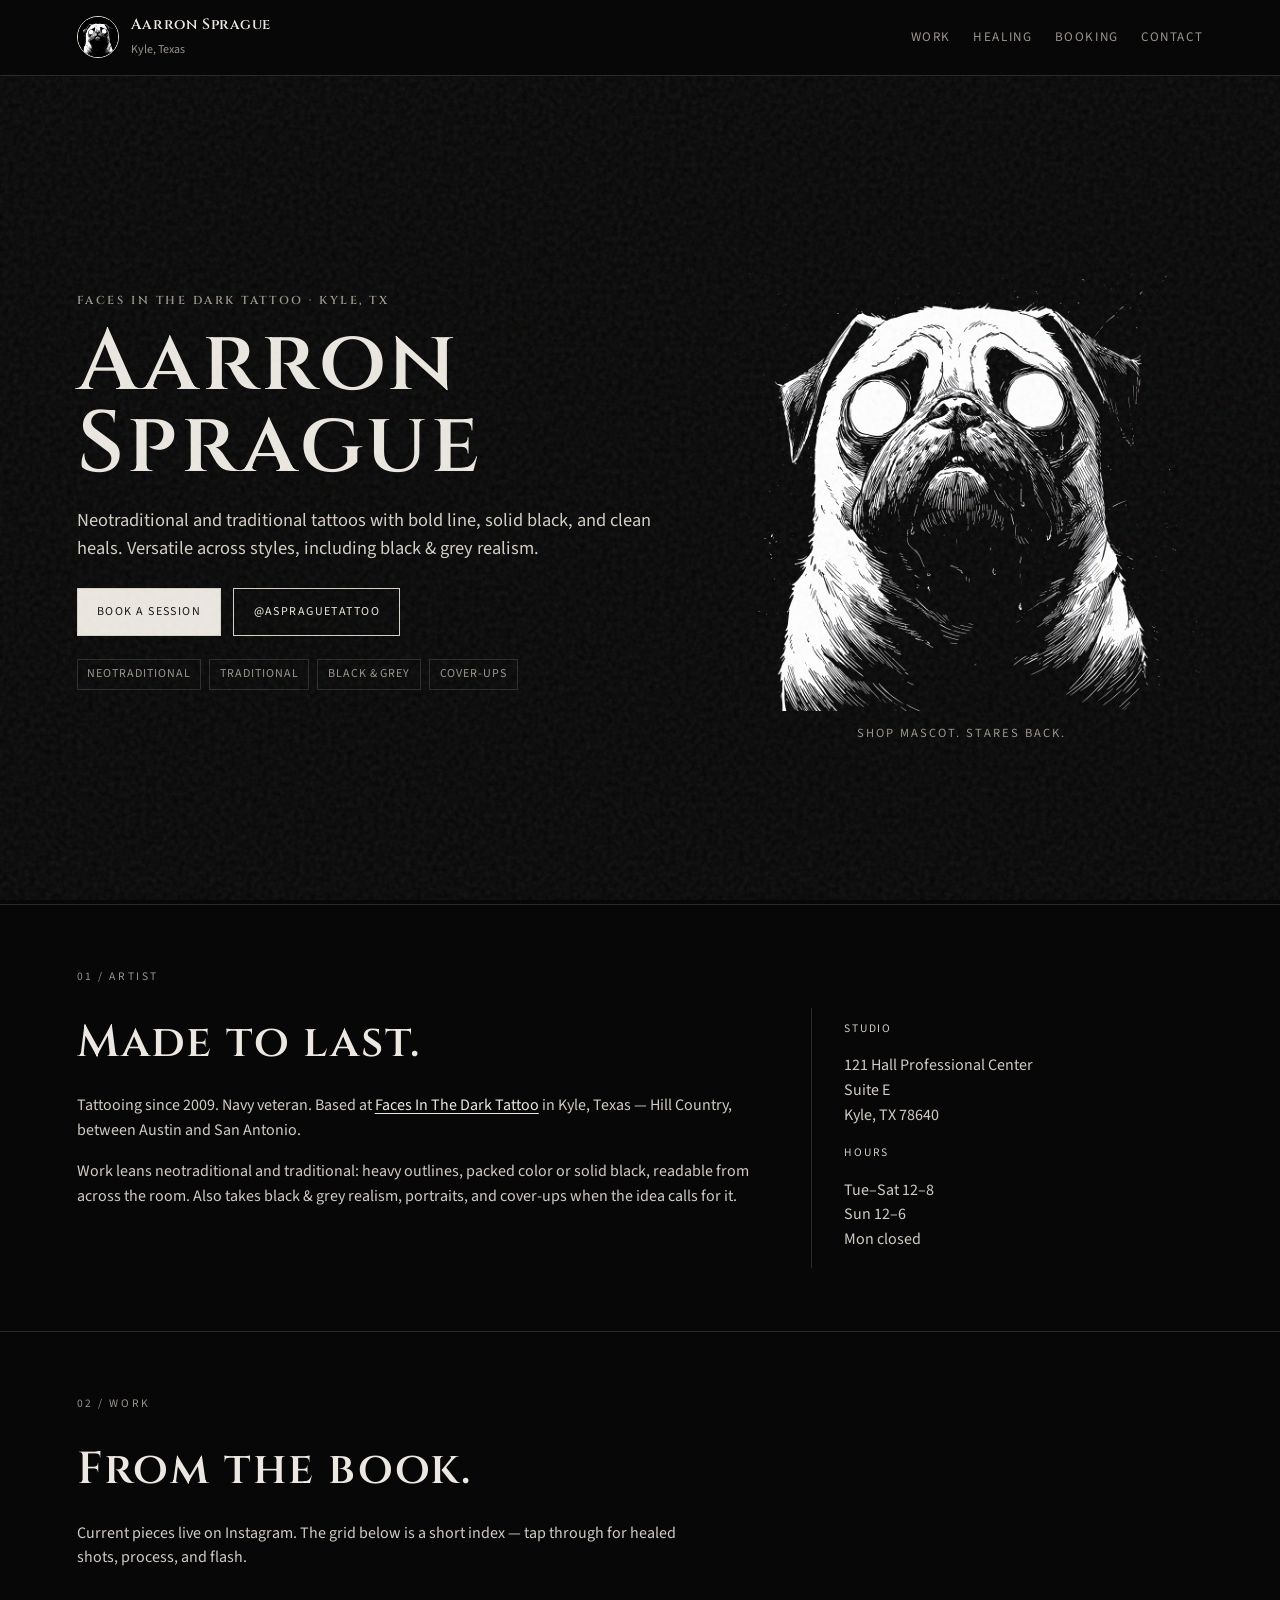
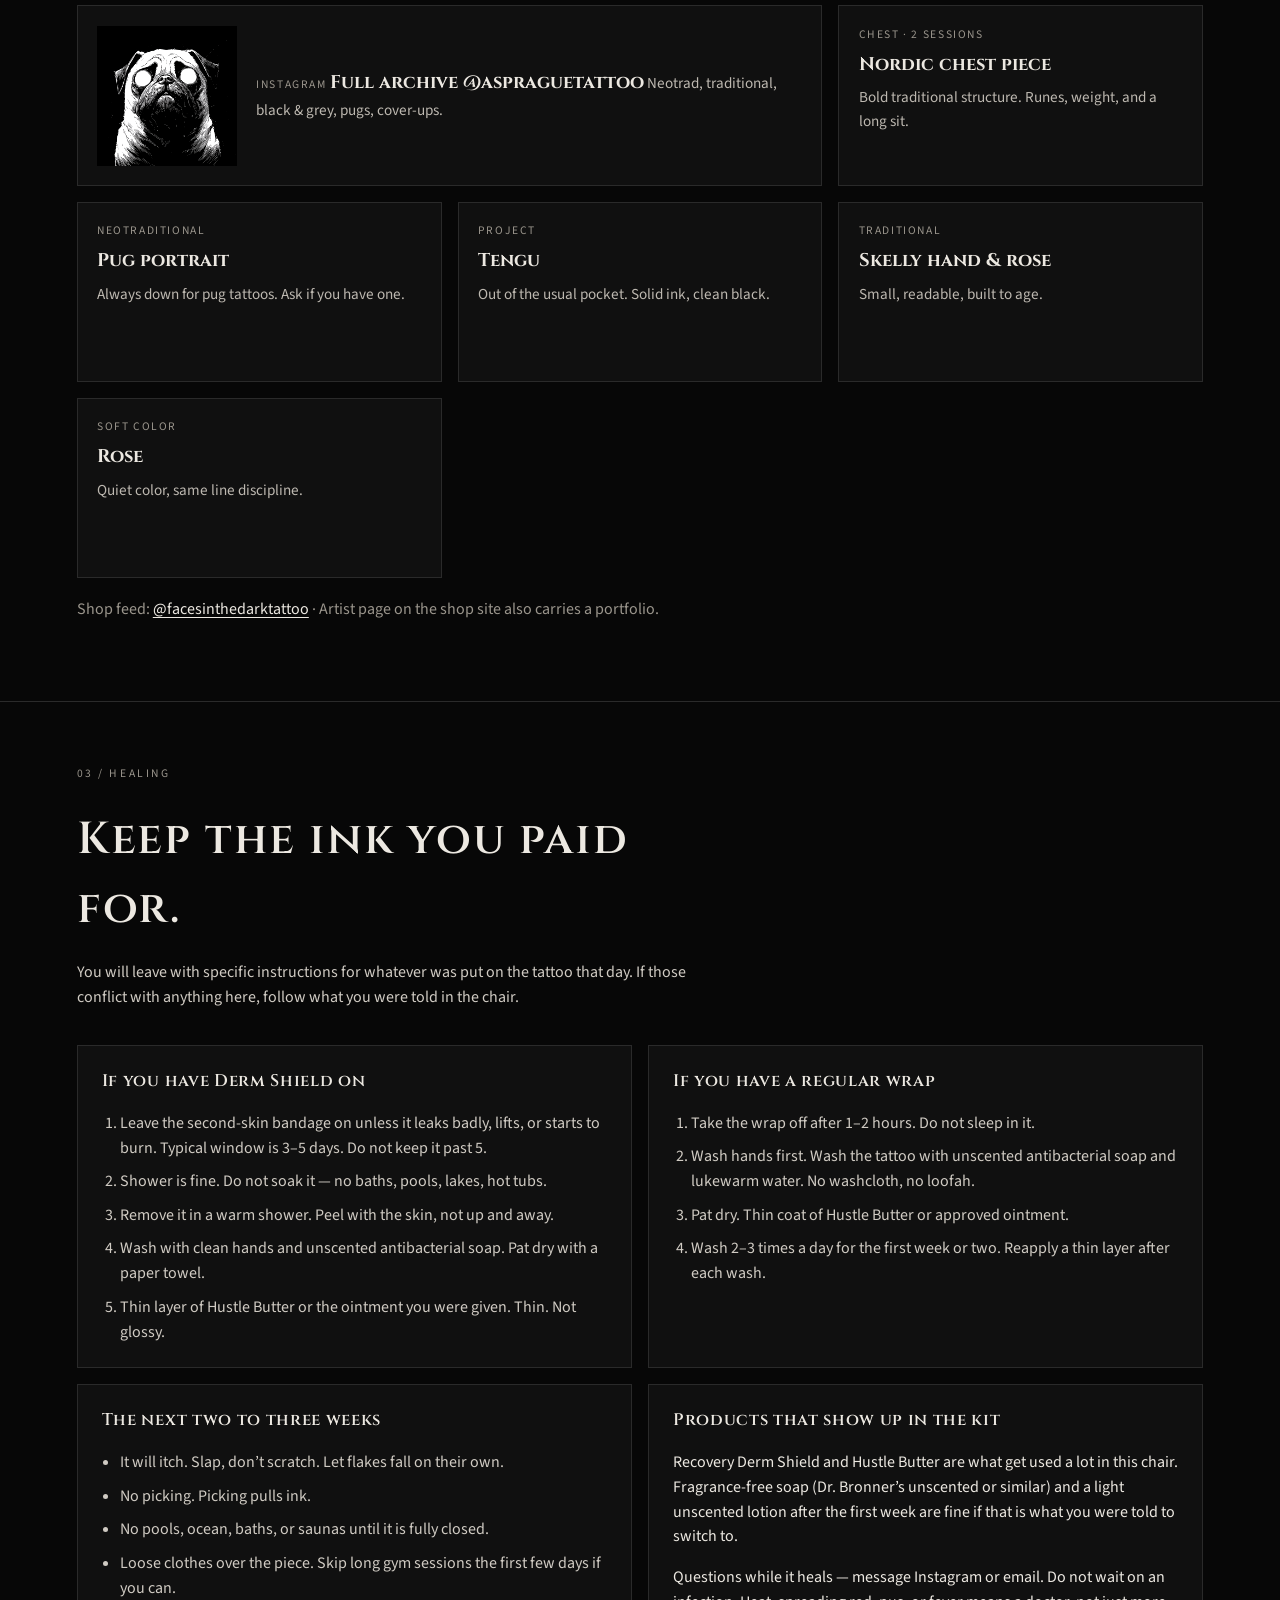
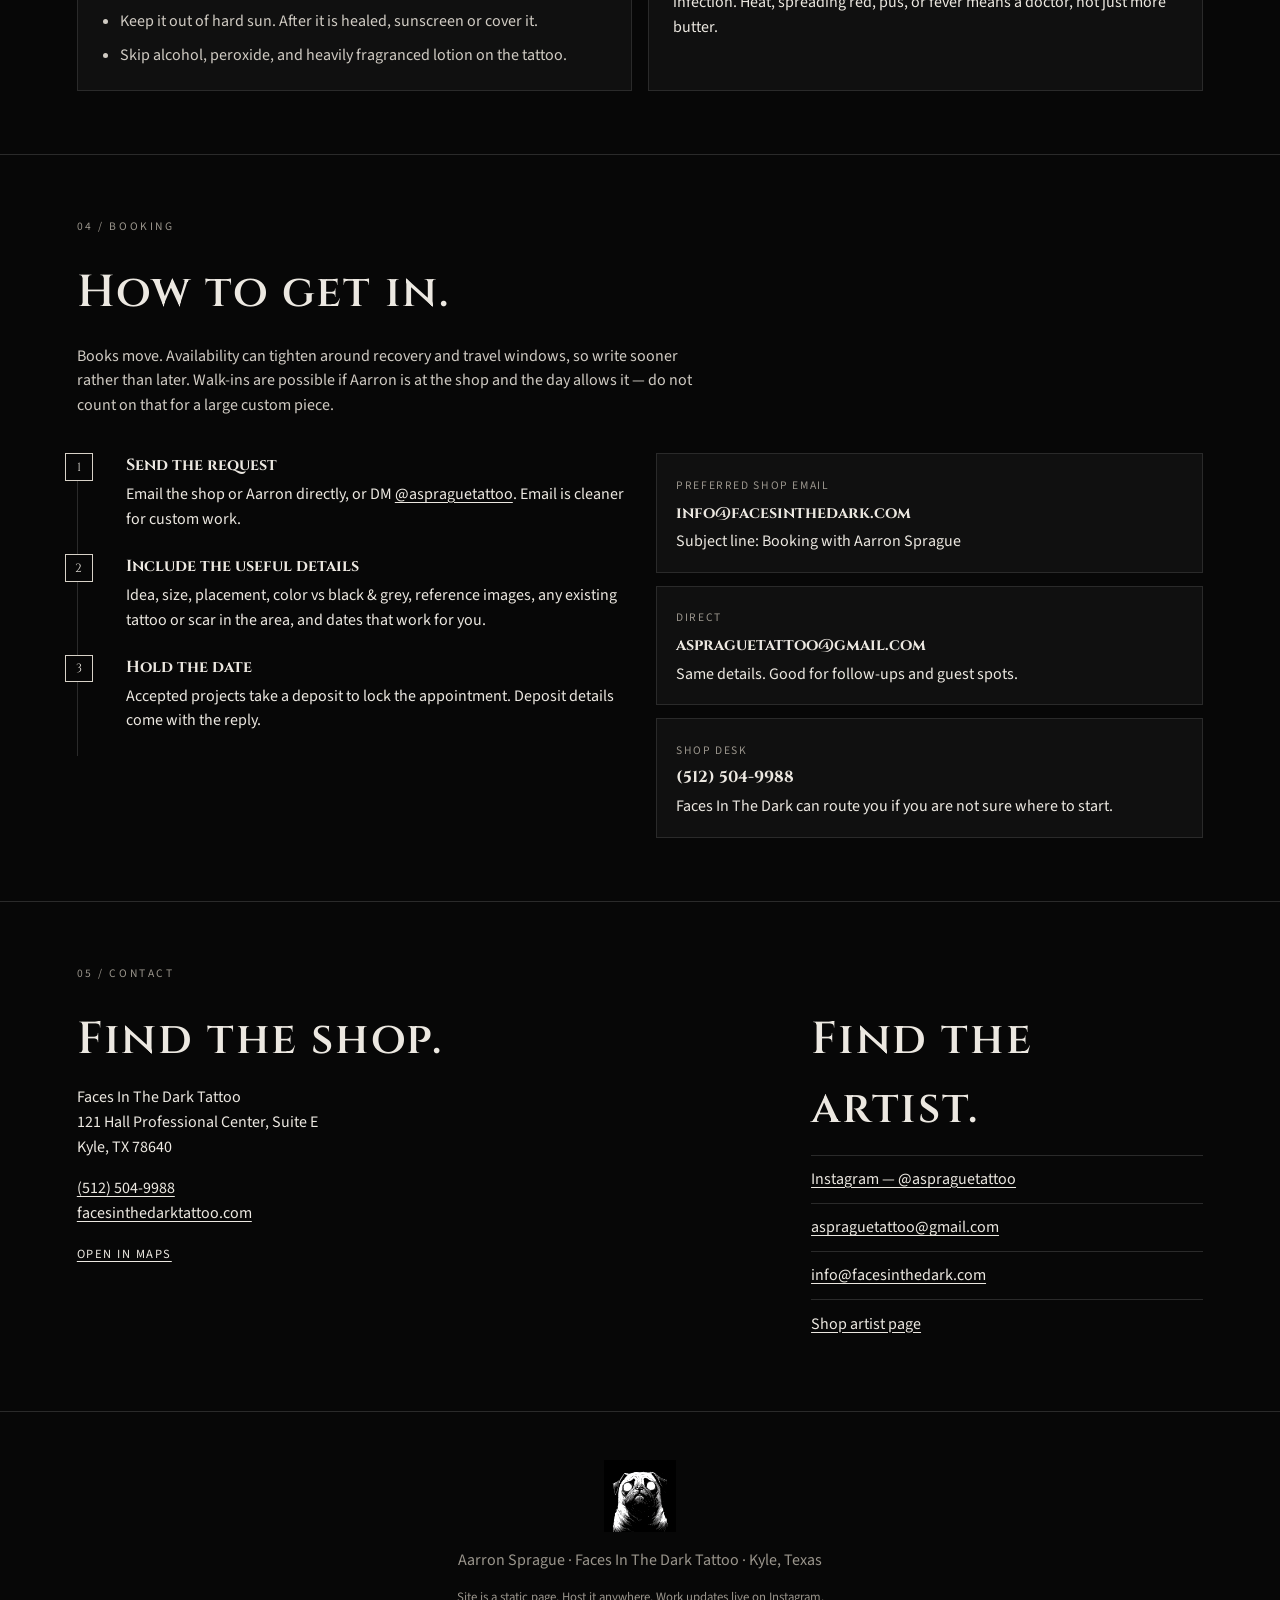
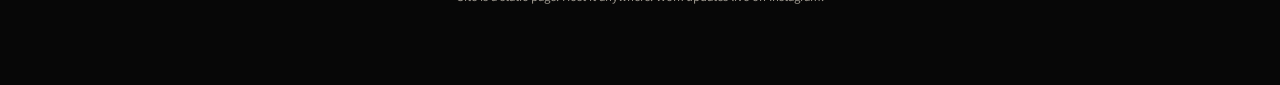
==== aspraguetattoo-site/index.html @ b66bf600 "Add files via upload" ====
<!DOCTYPE html>
<html lang="en">
<head>
  <meta charset="UTF-8" />
  <meta name="viewport" content="width=device-width, initial-scale=1" />
  <title>Aarron Sprague — Tattooer | Faces In The Dark</title>
  <meta name="description" content="Aarron Sprague, tattooer at Faces In The Dark Tattoo in Kyle, Texas. Neotraditional, traditional, and black &amp; grey. Booking, aftercare, and work." />
  <link rel="icon" href="assets/pug-mascot.png" type="image/png" />
  <link rel="preconnect" href="https://fonts.googleapis.com" />
  <link rel="preconnect" href="https://fonts.gstatic.com" crossorigin />
  <link href="https://fonts.googleapis.com/css2?family=Cinzel:wght@400;600;700&family=Source+Sans+3:ital,wght@0,400;0,500;0,600;1,400&display=swap" rel="stylesheet" />
  <link rel="stylesheet" href="styles.css" />
</head>
<body>
  <div class="grain" aria-hidden="true"></div>

  <header class="site-header">
    <a class="brand" href="#top">
      <img src="assets/pug-mascot.png" alt="" class="brand-mark" />
      <span>
        <strong>Aarron Sprague</strong>
        <em>Kyle, Texas</em>
      </span>
    </a>
    <button class="nav-toggle" type="button" aria-expanded="false" aria-controls="site-nav" aria-label="Open menu">
      <span></span><span></span>
    </button>
    <nav id="site-nav" class="site-nav">
      <a href="#work">Work</a>
      <a href="#heal">Healing</a>
      <a href="#book">Booking</a>
      <a href="#contact">Contact</a>
    </nav>
  </header>

  <main id="top">
    <section class="hero">
      <div class="hero-copy">
        <p class="eyebrow">Faces In The Dark Tattoo · Kyle, TX</p>
        <h1>Aarron Sprague</h1>
        <p class="lede">
          Neotraditional and traditional tattoos with bold line, solid black, and clean heals.
          Versatile across styles, including black &amp; grey realism.
        </p>
        <div class="hero-actions">
          <a class="btn btn-solid" href="#book">Book a session</a>
          <a class="btn btn-ghost" href="https://www.instagram.com/aspraguetattoo/" target="_blank" rel="noopener">@aspraguetattoo</a>
        </div>
        <ul class="tags">
          <li>Neotraditional</li>
          <li>Traditional</li>
          <li>Black &amp; Grey</li>
          <li>Cover-ups</li>
        </ul>
      </div>
      <figure class="hero-mascot">
        <img src="assets/pug-mascot.png" alt="Black and white Junji Ito style pug mascot with blank staring eyes" />
        <figcaption>Shop mascot. Stares back.</figcaption>
      </figure>
    </section>

    <section class="about band">
      <div class="band-label">01 / Artist</div>
      <div class="about-grid">
        <div>
          <h2>Made to last.</h2>
          <p>
            Tattooing since 2009. Navy veteran. Based at
            <a href="https://www.facesinthedarktattoo.com/" target="_blank" rel="noopener">Faces In The Dark Tattoo</a>
            in Kyle, Texas — Hill Country, between Austin and San Antonio.
          </p>
          <p>
            Work leans neotraditional and traditional: heavy outlines, packed color or solid black,
            readable from across the room. Also takes black &amp; grey realism, portraits, and cover-ups
            when the idea calls for it.
          </p>
        </div>
        <aside class="about-aside">
          <p class="aside-kicker">Studio</p>
          <p>121 Hall Professional Center<br />Suite E<br />Kyle, TX 78640</p>
          <p class="aside-kicker">Hours</p>
          <p>Tue–Sat 12–8<br />Sun 12–6<br />Mon closed</p>
        </aside>
      </div>
    </section>

    <section id="work" class="work band">
      <div class="band-label">02 / Work</div>
      <div class="section-head">
        <h2>From the book.</h2>
        <p>Current pieces live on Instagram. The grid below is a short index — tap through for healed shots, process, and flash.</p>
      </div>

      <div class="work-grid">
        <a class="work-card featured" href="https://www.instagram.com/aspraguetattoo/" target="_blank" rel="noopener">
          <img src="assets/pug-mascot.png" alt="" />
          <div>
            <span class="work-meta">Instagram</span>
            <strong>Full archive @aspraguetattoo</strong>
            <span>Neotrad, traditional, black &amp; grey, pugs, cover-ups.</span>
          </div>
        </a>
        <a class="work-card" href="https://www.instagram.com/p/DNBu8IGSAmp/" target="_blank" rel="noopener">
          <span class="work-meta">Chest · 2 sessions</span>
          <strong>Nordic chest piece</strong>
          <span>Bold traditional structure. Runes, weight, and a long sit.</span>
        </a>
        <a class="work-card" href="https://www.instagram.com/reel/DKkfSvrysRu/" target="_blank" rel="noopener">
          <span class="work-meta">Neotraditional</span>
          <strong>Pug portrait</strong>
          <span>Always down for pug tattoos. Ask if you have one.</span>
        </a>
        <a class="work-card" href="https://www.instagram.com/reel/C9psWgExzsF/" target="_blank" rel="noopener">
          <span class="work-meta">Project</span>
          <strong>Tengu</strong>
          <span>Out of the usual pocket. Solid ink, clean black.</span>
        </a>
        <a class="work-card" href="https://www.instagram.com/p/C0ax2dkMiQz/" target="_blank" rel="noopener">
          <span class="work-meta">Traditional</span>
          <strong>Skelly hand &amp; rose</strong>
          <span>Small, readable, built to age.</span>
        </a>
        <a class="work-card" href="https://www.instagram.com/aspraguetattoo/reel/DTWIEspkj5Q/" target="_blank" rel="noopener">
          <span class="work-meta">Soft color</span>
          <strong>Rose</strong>
          <span>Quiet color, same line discipline.</span>
        </a>
      </div>
      <p class="work-note">
        Shop feed:
        <a href="https://www.instagram.com/facesinthedarktattoo/" target="_blank" rel="noopener">@facesinthedarktattoo</a>
        · Artist page on the shop site also carries a portfolio.
      </p>
    </section>

    <section id="heal" class="heal band">
      <div class="band-label">03 / Healing</div>
      <div class="section-head">
        <h2>Keep the ink you paid for.</h2>
        <p>
          You will leave with specific instructions for whatever was put on the tattoo that day.
          If those conflict with anything here, follow what you were told in the chair.
        </p>
      </div>

      <div class="heal-grid">
        <article>
          <h3>If you have Derm Shield on</h3>
          <ol>
            <li>Leave the second-skin bandage on unless it leaks badly, lifts, or starts to burn. Typical window is 3–5 days. Do not keep it past 5.</li>
            <li>Shower is fine. Do not soak it — no baths, pools, lakes, hot tubs.</li>
            <li>Remove it in a warm shower. Peel with the skin, not up and away.</li>
            <li>Wash with clean hands and unscented antibacterial soap. Pat dry with a paper towel.</li>
            <li>Thin layer of Hustle Butter or the ointment you were given. Thin. Not glossy.</li>
          </ol>
        </article>
        <article>
          <h3>If you have a regular wrap</h3>
          <ol>
            <li>Take the wrap off after 1–2 hours. Do not sleep in it.</li>
            <li>Wash hands first. Wash the tattoo with unscented antibacterial soap and lukewarm water. No washcloth, no loofah.</li>
            <li>Pat dry. Thin coat of Hustle Butter or approved ointment.</li>
            <li>Wash 2–3 times a day for the first week or two. Reapply a thin layer after each wash.</li>
          </ol>
        </article>
        <article>
          <h3>The next two to three weeks</h3>
          <ul>
            <li>It will itch. Slap, don’t scratch. Let flakes fall on their own.</li>
            <li>No picking. Picking pulls ink.</li>
            <li>No pools, ocean, baths, or saunas until it is fully closed.</li>
            <li>Loose clothes over the piece. Skip long gym sessions the first few days if you can.</li>
            <li>Keep it out of hard sun. After it is healed, sunscreen or cover it.</li>
            <li>Skip alcohol, peroxide, and heavily fragranced lotion on the tattoo.</li>
          </ul>
        </article>
        <article class="heal-callout">
          <h3>Products that show up in the kit</h3>
          <p>Recovery Derm Shield and Hustle Butter are what get used a lot in this chair. Fragrance-free soap (Dr. Bronner’s unscented or similar) and a light unscented lotion after the first week are fine if that is what you were told to switch to.</p>
          <p>Questions while it heals — message Instagram or email. Do not wait on an infection. Heat, spreading red, pus, or fever means a doctor, not just more butter.</p>
        </article>
      </div>
    </section>

    <section id="book" class="book band">
      <div class="band-label">04 / Booking</div>
      <div class="section-head">
        <h2>How to get in.</h2>
        <p>
          Books move. Availability can tighten around recovery and travel windows, so write sooner rather than later.
          Walk-ins are possible if Aarron is at the shop and the day allows it — do not count on that for a large custom piece.
        </p>
      </div>

      <div class="book-layout">
        <ol class="steps">
          <li>
            <strong>Send the request</strong>
            Email the shop or Aarron directly, or DM
            <a href="https://www.instagram.com/aspraguetattoo/" target="_blank" rel="noopener">@aspraguetattoo</a>.
            Email is cleaner for custom work.
          </li>
          <li>
            <strong>Include the useful details</strong>
            Idea, size, placement, color vs black &amp; grey, reference images, any existing tattoo or scar in the area, and dates that work for you.
          </li>
          <li>
            <strong>Hold the date</strong>
            Accepted projects take a deposit to lock the appointment. Deposit details come with the reply.
          </li>
        </ol>

        <div class="book-cards">
          <a class="book-card" href="mailto:info@facesinthedark.com?subject=Booking%20with%20Aarron%20Sprague">
            <span class="work-meta">Preferred shop email</span>
            <strong>info@facesinthedark.com</strong>
            <span>Subject line: Booking with Aarron Sprague</span>
          </a>
          <a class="book-card" href="mailto:aspraguetattoo@gmail.com?subject=Tattoo%20booking">
            <span class="work-meta">Direct</span>
            <strong>aspraguetattoo@gmail.com</strong>
            <span>Same details. Good for follow-ups and guest spots.</span>
          </a>
          <a class="book-card" href="https://www.facesinthedarktattoo.com/contact-us" target="_blank" rel="noopener">
            <span class="work-meta">Shop desk</span>
            <strong>(512) 504-9988</strong>
            <span>Faces In The Dark can route you if you are not sure where to start.</span>
          </a>
        </div>
      </div>
    </section>

    <section id="contact" class="contact band">
      <div class="band-label">05 / Contact</div>
      <div class="contact-grid">
        <div>
          <h2>Find the shop.</h2>
          <address>
            Faces In The Dark Tattoo<br />
            121 Hall Professional Center, Suite E<br />
            Kyle, TX 78640
          </address>
          <p>
            <a href="tel:+15125049988">(512) 504-9988</a><br />
            <a href="https://www.facesinthedarktattoo.com/" target="_blank" rel="noopener">facesinthedarktattoo.com</a>
          </p>
          <p class="map-link">
            <a href="https://maps.google.com/?q=121+Hall+Professional+Center+E+Kyle+TX+78640" target="_blank" rel="noopener">Open in maps</a>
          </p>
        </div>
        <div>
          <h2>Find the artist.</h2>
          <ul class="contact-list">
            <li><a href="https://www.instagram.com/aspraguetattoo/" target="_blank" rel="noopener">Instagram — @aspraguetattoo</a></li>
            <li><a href="mailto:aspraguetattoo@gmail.com">aspraguetattoo@gmail.com</a></li>
            <li><a href="mailto:info@facesinthedark.com?subject=Booking%20with%20Aarron%20Sprague">info@facesinthedark.com</a></li>
            <li><a href="https://www.facesinthedarktattoo.com/aarron" target="_blank" rel="noopener">Shop artist page</a></li>
          </ul>
        </div>
      </div>
    </section>
  </main>

  <footer class="site-footer">
    <img src="assets/pug-mascot.png" alt="" class="footer-mark" />
    <p>Aarron Sprague · Faces In The Dark Tattoo · Kyle, Texas</p>
    <p class="fine">Site is a static page. Host it anywhere. Work updates live on Instagram.</p>
  </footer>

  <script>
    const toggle = document.querySelector(".nav-toggle");
    const nav = document.querySelector(".site-nav");
    toggle.addEventListener("click", () => {
      const open = toggle.getAttribute("aria-expanded") === "true";
      toggle.setAttribute("aria-expanded", String(!open));
      nav.classList.toggle("open", !open);
    });
    nav.querySelectorAll("a").forEach((link) => {
      link.addEventListener("click", () => {
        toggle.setAttribute("aria-expanded", "false");
        nav.classList.remove("open");
      });
    });
  </script>
</body>
</html>
---- aspraguetattoo-site/styles.css ----
:root {
  --bg: #070707;
  --bg-raise: #101010;
  --ink: #ece8e1;
  --muted: #9a958c;
  --line: #2a2a2a;
  --line-hard: #d8d2c8;
  --accent: #f3f0ea;
}

* {
  box-sizing: border-box;
}

html {
  scroll-behavior: smooth;
}

html, body {
  margin: 0;
  padding: 0;
  background: var(--bg);
  color: var(--ink);
  font-family: "Source Sans 3", system-ui, sans-serif;
  line-height: 1.55;
}

img {
  max-width: 100%;
  display: block;
}

a {
  color: var(--ink);
  text-underline-offset: 3px;
}

a:hover {
  color: #fff;
}

h1, h2, h3, .brand strong, .eyebrow {
  font-family: "Cinzel", serif;
  font-weight: 600;
  letter-spacing: 0.04em;
}

.grain {
  pointer-events: none;
  position: fixed;
  inset: 0;
  z-index: 8;
  opacity: 0.09;
  background-image: url("data:image/svg+xml,%3Csvg viewBox='0 0 200 200' xmlns='http://www.w3.org/2000/svg'%3E%3Cfilter id='n'%3E%3CfeTurbulence type='fractalNoise' baseFrequency='.85' numOctaves='4' stitchTiles='stitch'/%3E%3C/filter%3E%3Crect width='100%25' height='100%25' filter='url(%23n)'/%3E%3C/svg%3E");
}

.site-header {
  position: sticky;
  top: 0;
  z-index: 20;
  display: flex;
  align-items: center;
  justify-content: space-between;
  gap: 1rem;
  padding: 0.85rem 6vw;
  background: rgba(7, 7, 7, 0.92);
  border-bottom: 1px solid var(--line);
  backdrop-filter: blur(10px);
}

.brand {
  display: flex;
  align-items: center;
  gap: 0.75rem;
  text-decoration: none;
}

.brand-mark {
  width: 42px;
  height: 42px;
  object-fit: cover;
  border-radius: 50%;
  border: 1px solid var(--line-hard);
  filter: contrast(1.15);
}

.brand strong {
  display: block;
  font-size: 0.92rem;
}

.brand em {
  font-style: normal;
  color: var(--muted);
  font-size: 0.75rem;
}

.site-nav {
  display: flex;
  gap: 1.4rem;
}

.site-nav a {
  text-decoration: none;
  font-size: 0.82rem;
  letter-spacing: 0.12em;
  text-transform: uppercase;
  color: var(--muted);
}

.site-nav a:hover {
  color: var(--ink);
}

.nav-toggle {
  display: none;
  width: 42px;
  height: 42px;
  background: transparent;
  border: 1px solid var(--line);
  color: var(--ink);
  cursor: pointer;
}

.nav-toggle span {
  display: block;
  height: 1px;
  margin: 6px 8px;
  background: var(--ink);
}

.hero {
  display: grid;
  grid-template-columns: 1.1fr 0.9fr;
  gap: 4vw;
  align-items: center;
  padding: 7vh 6vw 8vh;
  min-height: calc(100vh - 72px);
}

.eyebrow {
  color: var(--muted);
  text-transform: uppercase;
  letter-spacing: 0.22em;
  font-size: 0.72rem;
  margin-bottom: 0.8rem;
}

.hero h1 {
  font-size: clamp(2.6rem, 7vw, 5.4rem);
  line-height: 0.95;
  margin: 0 0 1.2rem;
}

.lede {
  max-width: 38rem;
  font-size: 1.15rem;
  color: #d4cfc6;
}

.hero-actions {
  display: flex;
  flex-wrap: wrap;
  gap: 0.75rem;
  margin: 1.6rem 0 1.4rem;
}

.btn {
  display: inline-block;
  padding: 0.85rem 1.2rem;
  text-decoration: none;
  letter-spacing: 0.12em;
  text-transform: uppercase;
  font-size: 0.75rem;
  border: 1px solid var(--line-hard);
}

.btn-solid {
  background: var(--ink);
  color: #111;
}

.btn-solid:hover {
  background: #fff;
  color: #000;
}

.btn-ghost {
  color: var(--ink);
}

.tags {
  display: flex;
  flex-wrap: wrap;
  gap: 0.5rem;
  padding: 0;
  margin: 0;
  list-style: none;
}

.tags li {
  border: 1px solid var(--line);
  color: var(--muted);
  font-size: 0.75rem;
  letter-spacing: 0.08em;
  text-transform: uppercase;
  padding: 0.35rem 0.6rem;
}

.hero-mascot {
  margin: 0;
}

.hero-mascot img {
  width: 100%;
  max-width: 520px;
  margin-inline: auto;
  mix-blend-mode: screen;
  filter: contrast(1.08) brightness(1.05);
}

.hero-mascot figcaption {
  color: var(--muted);
  font-size: 0.78rem;
  letter-spacing: 0.16em;
  text-transform: uppercase;
  margin-top: 0.8rem;
  text-align: center;
}

.band {
  padding: 7vh 6vw;
  border-top: 1px solid var(--line);
}

.band-label {
  font-size: 0.72rem;
  letter-spacing: 0.22em;
  text-transform: uppercase;
  color: var(--muted);
  margin-bottom: 1.4rem;
}

.section-head {
  max-width: 40rem;
  margin-bottom: 2.2rem;
}

.section-head h2,
.about-grid h2,
.contact-grid h2 {
  font-size: clamp(1.8rem, 4vw, 2.8rem);
  margin: 0 0 0.7rem;
}

.about-grid,
.contact-grid {
  display: grid;
  grid-template-columns: 1.4fr 0.8fr;
  gap: 3rem;
}

.about-grid p,
.section-head p {
  color: #d0cbc3;
}

.aside-kicker {
  text-transform: uppercase;
  letter-spacing: 0.16em;
  font-size: 0.72rem;
  color: var(--muted);
  margin-bottom: 0.3rem;
}

.about-aside {
  border-left: 1px solid var(--line);
  padding-left: 2rem;
}

.work-grid {
  display: grid;
  grid-template-columns: repeat(3, 1fr);
  gap: 1rem;
}

.work-card {
  display: flex;
  flex-direction: column;
  gap: 0.45rem;
  min-height: 180px;
  padding: 1.2rem;
  text-decoration: none;
  background: var(--bg-raise);
  border: 1px solid var(--line);
}

.work-card:hover {
  border-color: var(--line-hard);
}

.work-card.featured {
  grid-column: span 2;
  flex-direction: row;
  align-items: center;
  gap: 1.2rem;
}

.work-card.featured img {
  width: 140px;
  height: 140px;
  object-fit: cover;
  filter: contrast(1.1);
}

.work-meta {
  color: var(--muted);
  font-size: 0.72rem;
  letter-spacing: 0.14em;
  text-transform: uppercase;
}

.work-card strong {
  font-family: "Cinzel", serif;
  font-size: 1.15rem;
}

.work-card span:last-child {
  color: #bdb8b0;
  font-size: 0.95rem;
}

.work-note {
  color: var(--muted);
  margin-top: 1.2rem;
}

.heal-grid {
  display: grid;
  grid-template-columns: 1fr 1fr;
  gap: 1rem;
}

.heal-grid article {
  background: var(--bg-raise);
  border: 1px solid var(--line);
  padding: 1.4rem 1.5rem;
}

.heal-grid h3 {
  margin-top: 0;
  font-size: 1.05rem;
}

.heal-grid ol,
.heal-grid ul {
  margin: 0;
  padding-left: 1.15rem;
  color: #d0cbc3;
}

.heal-grid li + li {
  margin-top: 0.55rem;
}

.heal-callout {
  background: #0c0c0c;
}

.book-layout {
  display: grid;
  grid-template-columns: 1fr 1fr;
  gap: 2rem;
}

.steps {
  margin: 0;
  padding: 0;
  list-style: none;
  counter-reset: step;
}

.steps li {
  counter-increment: step;
  position: relative;
  padding: 0 0 1.4rem 3rem;
  border-left: 1px solid var(--line);
}

.steps li::before {
  content: counter(step);
  position: absolute;
  left: -0.8rem;
  top: 0;
  width: 1.6rem;
  height: 1.6rem;
  border: 1px solid var(--line-hard);
  background: var(--bg);
  display: grid;
  place-items: center;
  font-family: "Cinzel", serif;
  font-size: 0.75rem;
}

.steps strong {
  display: block;
  font-family: "Cinzel", serif;
  margin-bottom: 0.25rem;
}

.book-cards {
  display: grid;
  gap: 0.8rem;
}

.book-card {
  display: block;
  padding: 1.1rem 1.2rem;
  text-decoration: none;
  border: 1px solid var(--line);
  background: var(--bg-raise);
}

.book-card:hover {
  border-color: var(--line-hard);
}

.book-card strong {
  display: block;
  font-family: "Cinzel", serif;
  margin: 0.25rem 0;
}

address {
  font-style: normal;
  margin-bottom: 1rem;
}

.contact-list {
  list-style: none;
  padding: 0;
  margin: 0;
}

.contact-list li {
  border-top: 1px solid var(--line);
  padding: 0.7rem 0;
}

.map-link a {
  letter-spacing: 0.12em;
  text-transform: uppercase;
  font-size: 0.78rem;
}

.site-footer {
  border-top: 1px solid var(--line);
  padding: 3rem 6vw 4rem;
  text-align: center;
  color: var(--muted);
}

.footer-mark {
  width: 72px;
  height: 72px;
  object-fit: cover;
  margin: 0 auto 1rem;
  filter: contrast(1.1);
}

.fine {
  font-size: 0.8rem;
}

@media (max-width: 900px) {
  .hero,
  .about-grid,
  .contact-grid,
  .book-layout,
  .heal-grid {
    grid-template-columns: 1fr;
  }

  .work-grid {
    grid-template-columns: 1fr 1fr;
  }

  .work-card.featured {
    grid-column: span 2;
  }

  .about-aside {
    border-left: 0;
    border-top: 1px solid var(--line);
    padding: 1.4rem 0 0;
  }

  .hero {
    min-height: unset;
    padding-top: 4vh;
  }
}

@media (max-width: 700px) {
  .nav-toggle {
    display: inline-block;
  }

  .site-nav {
    display: none;
    position: absolute;
    top: 100%;
    right: 0;
    left: 0;
    flex-direction: column;
    gap: 0;
    background: #0a0a0a;
    border-bottom: 1px solid var(--line);
    padding: 0.5rem 6vw 1rem;
  }

  .site-nav.open {
    display: flex;
  }

  .site-nav a {
    padding: 0.7rem 0;
    border-top: 1px solid var(--line);
  }

  .work-grid,
  .work-card.featured {
    grid-template-columns: 1fr;
  }

  .work-card.featured {
    grid-column: auto;
    flex-direction: column;
    align-items: flex-start;
  }
}

@media (prefers-reduced-motion: reduce) {
  html {
    scroll-behavior: auto;
  }
}
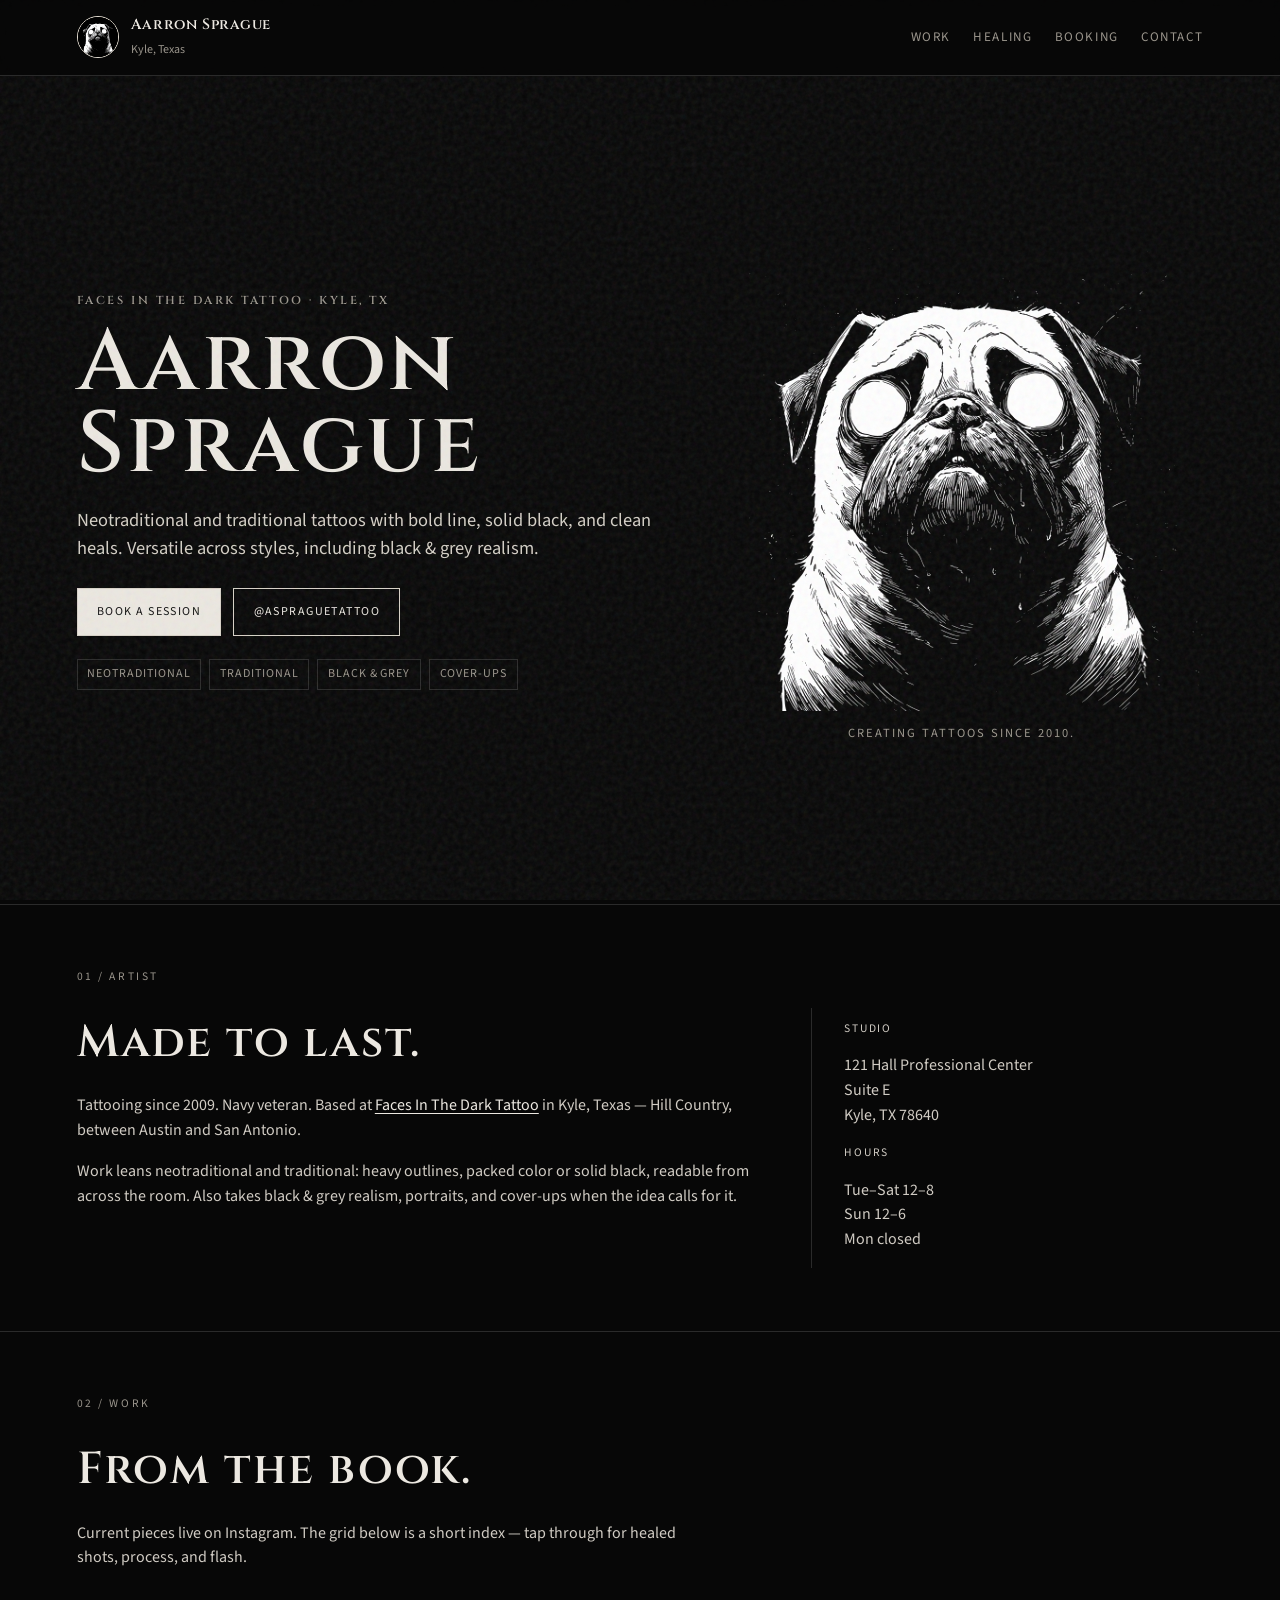
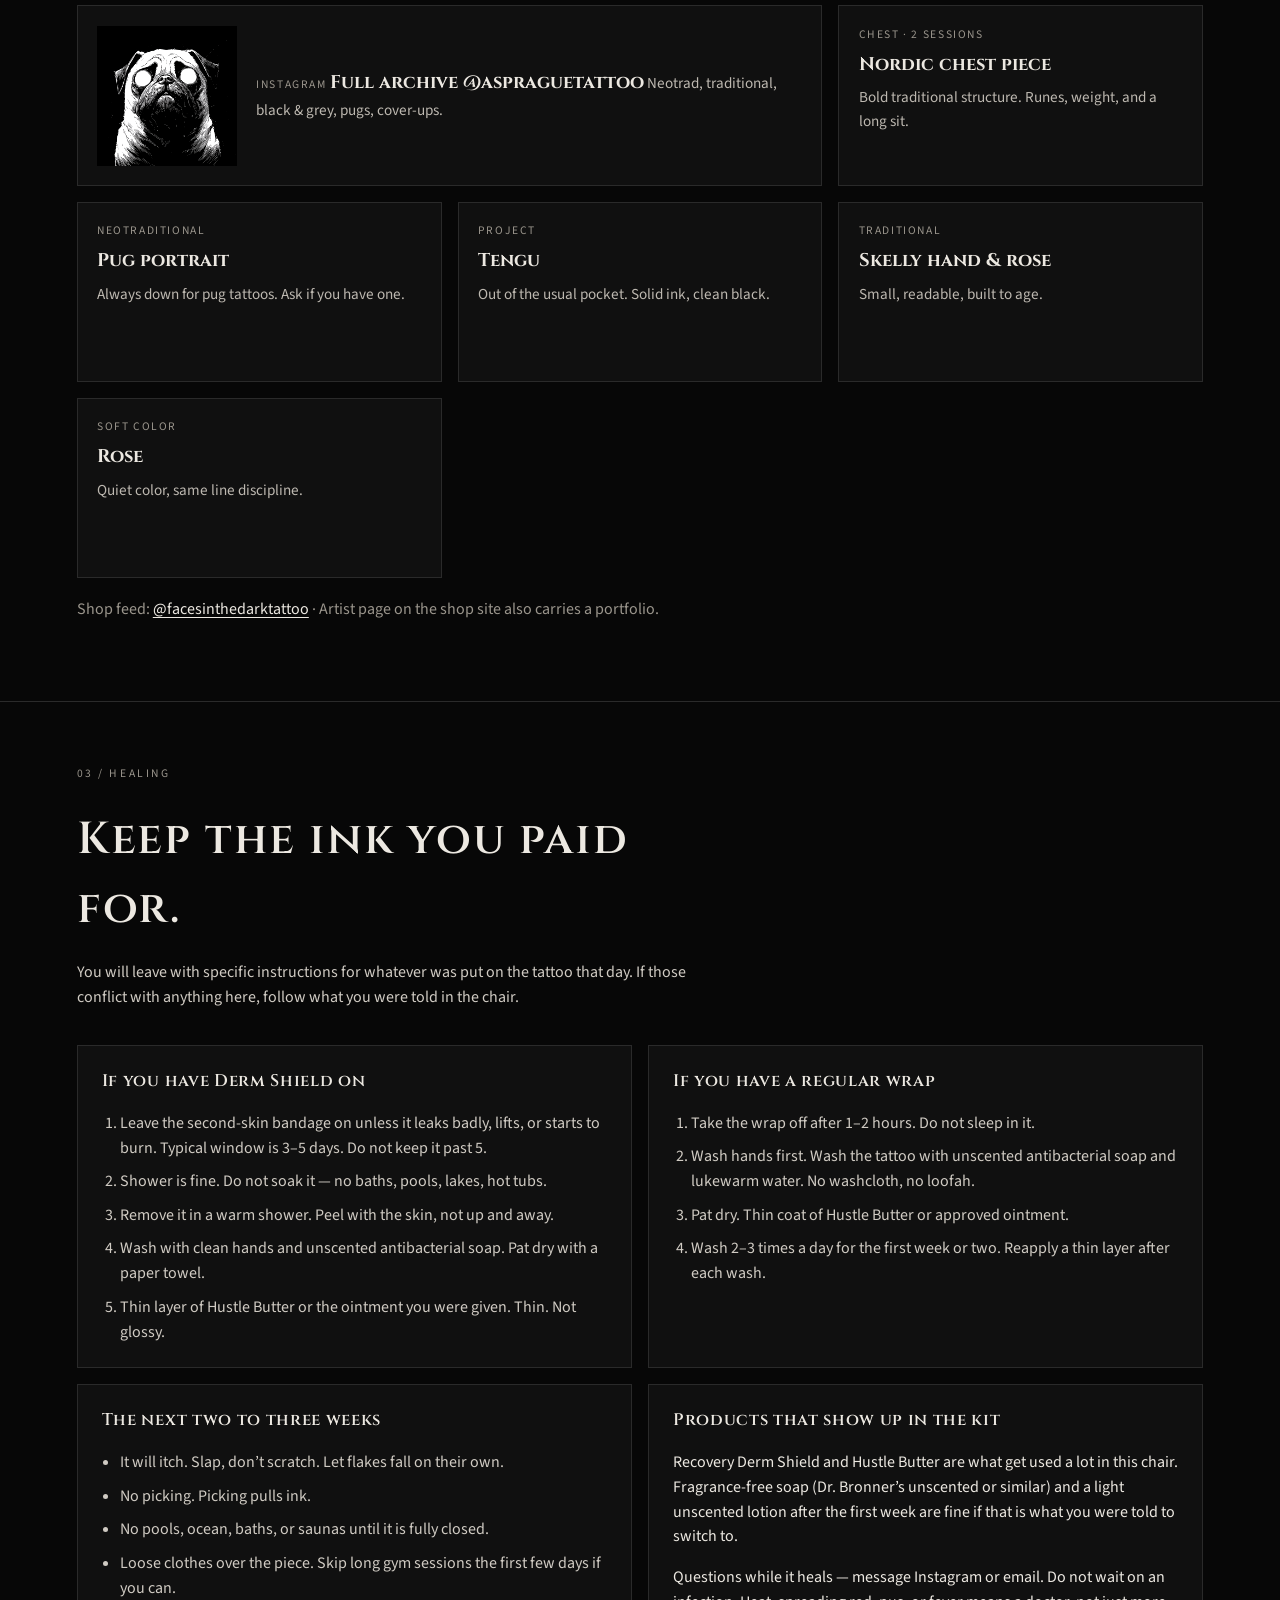
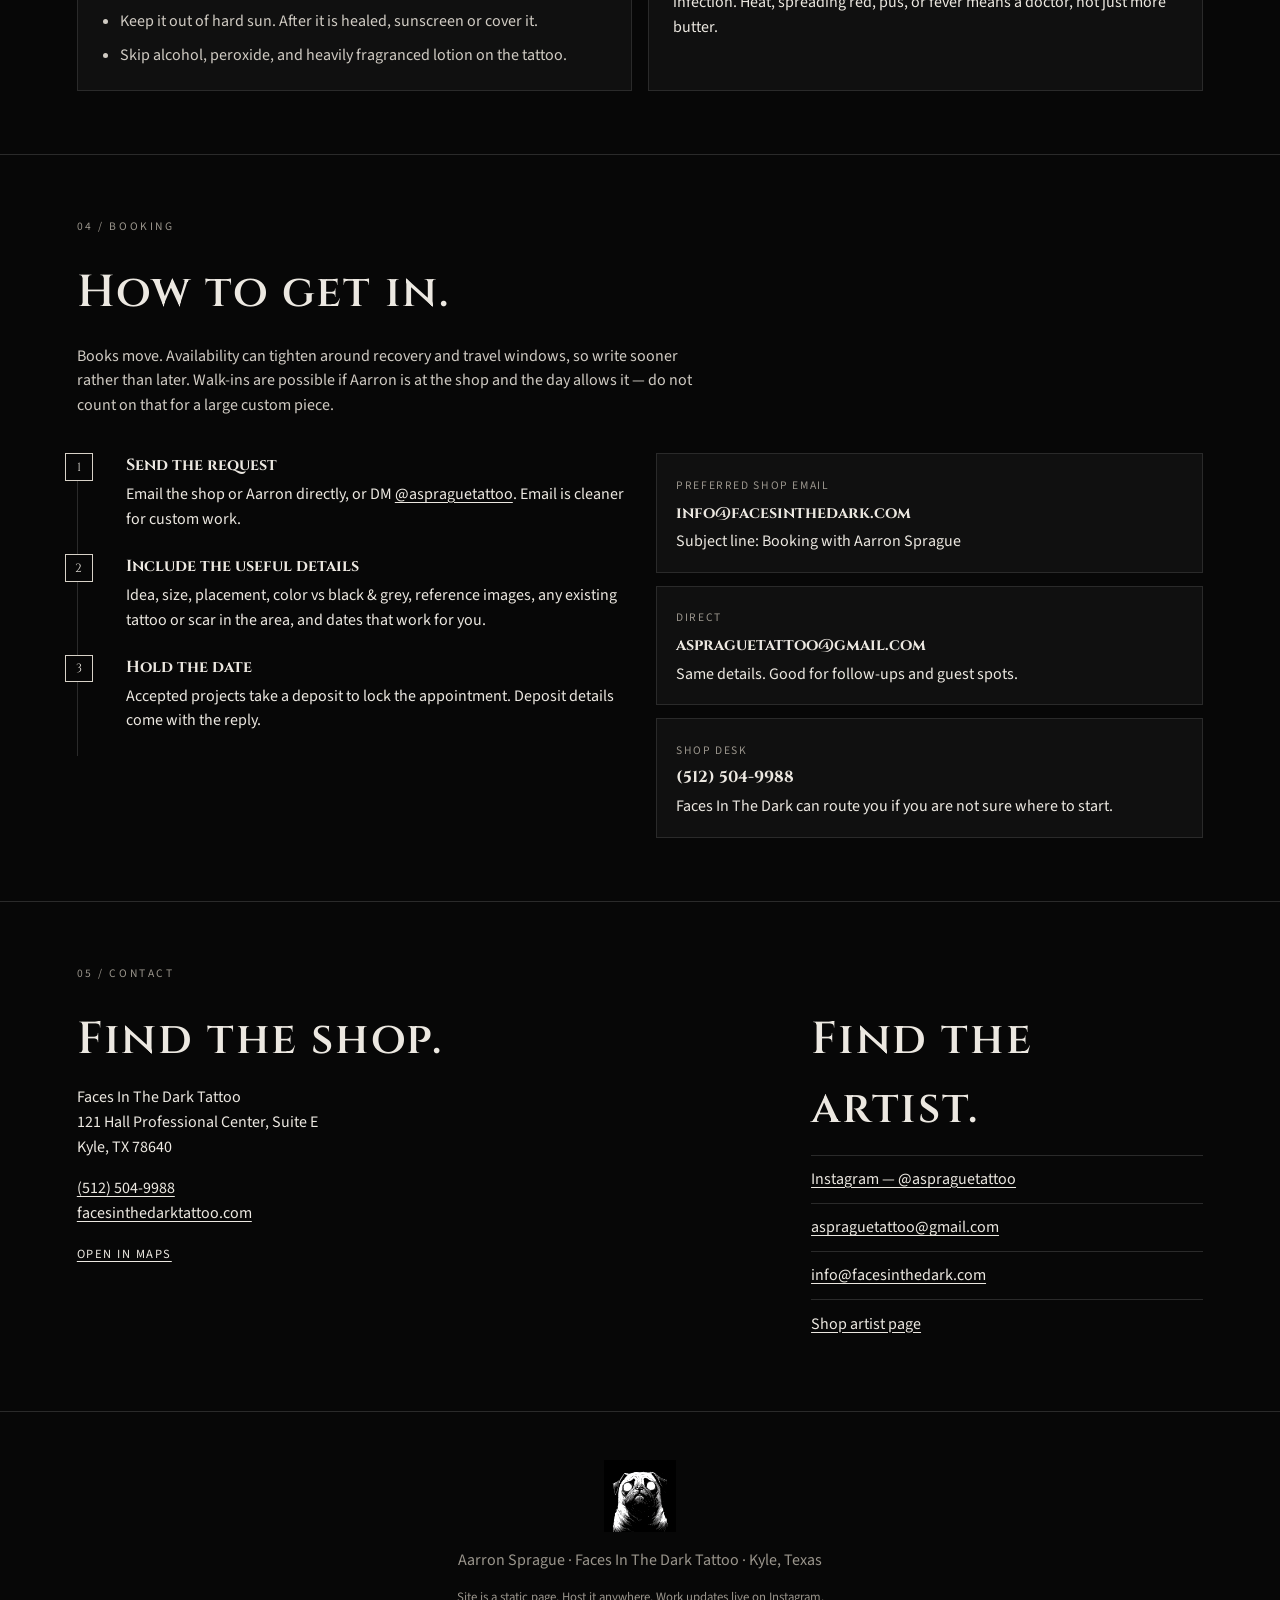
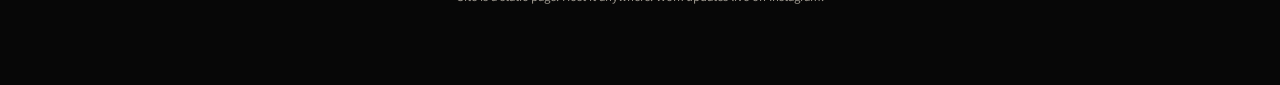
==== commit 023e8fc3: "Update index.html" ====
--- a/aspraguetattoo-site/index.html
+++ b/aspraguetattoo-site/index.html
@@ -55,7 +55,7 @@
       </div>
       <figure class="hero-mascot">
         <img src="assets/pug-mascot.png" alt="Black and white Junji Ito style pug mascot with blank staring eyes" />
-        <figcaption>Shop mascot. Stares back.</figcaption>
+        <figcaption>Creating Tattoos since 2010.</figcaption>
       </figure>
     </section>
 
